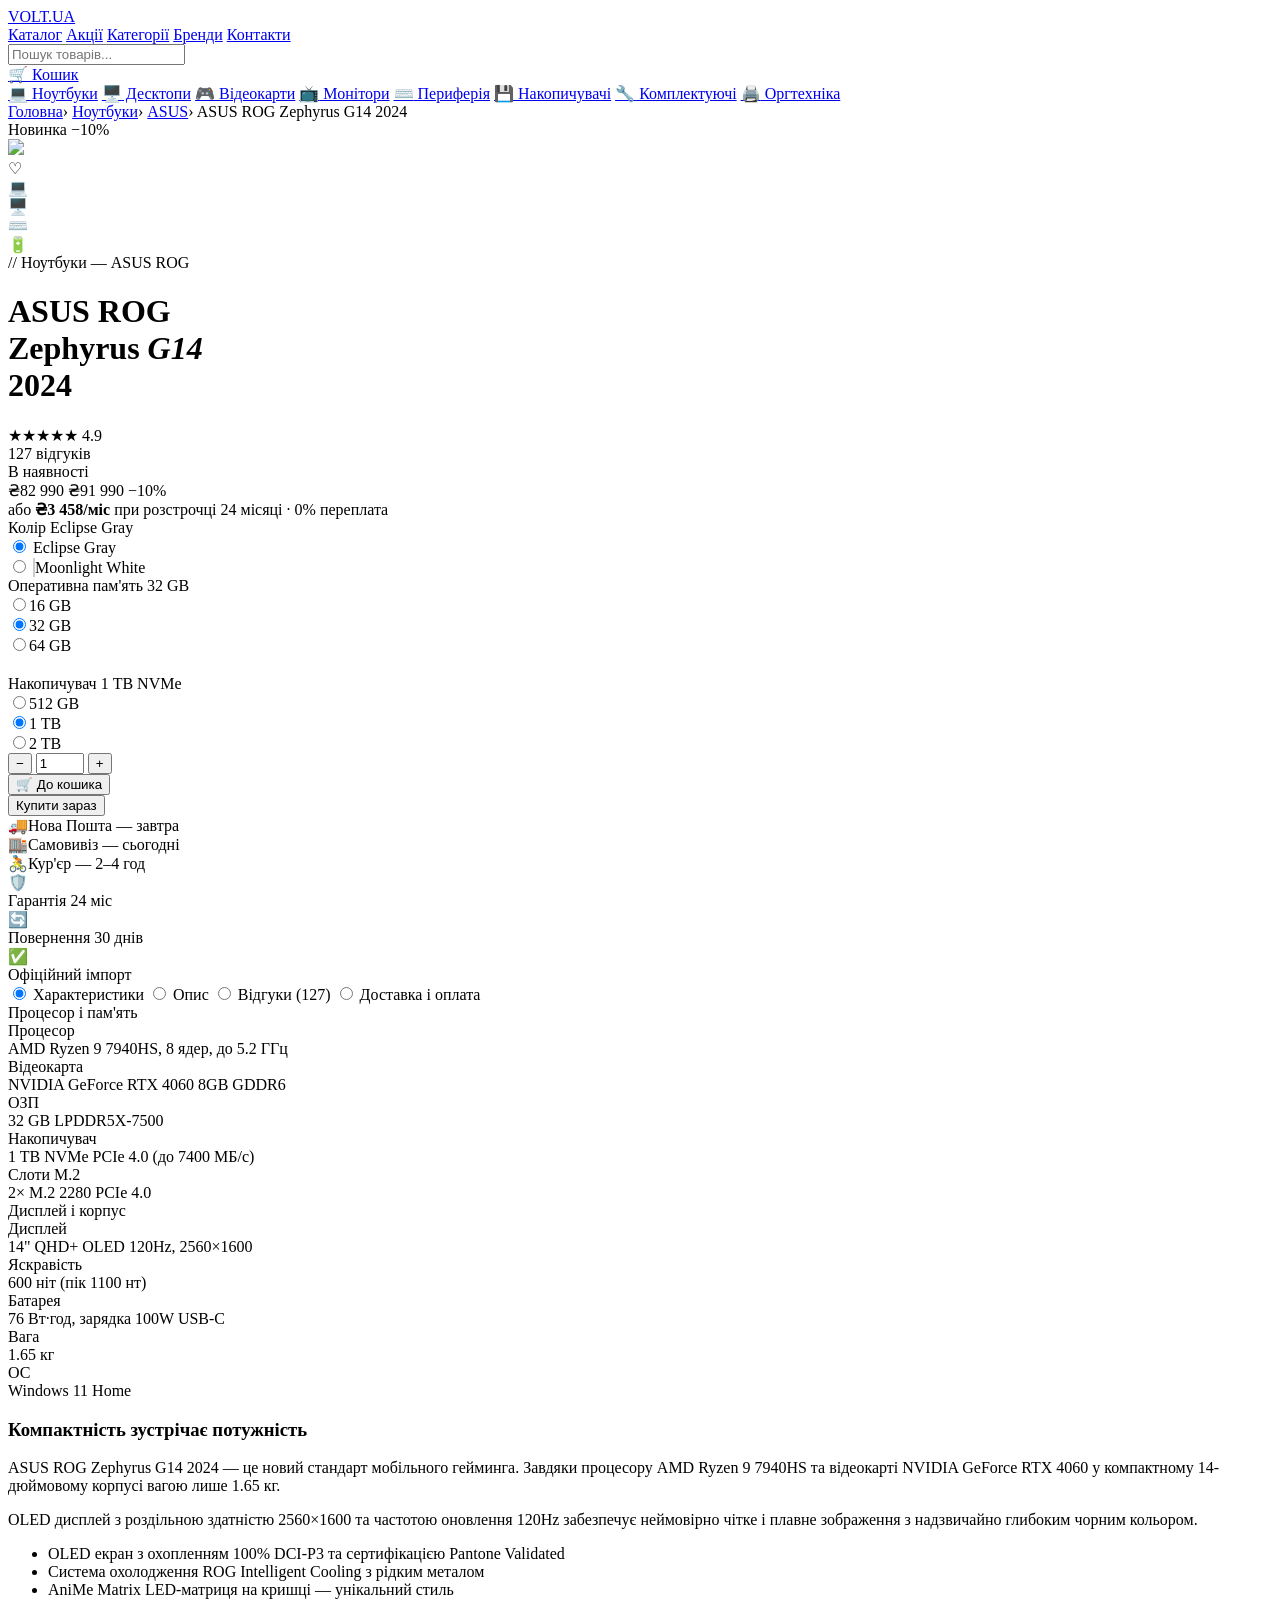
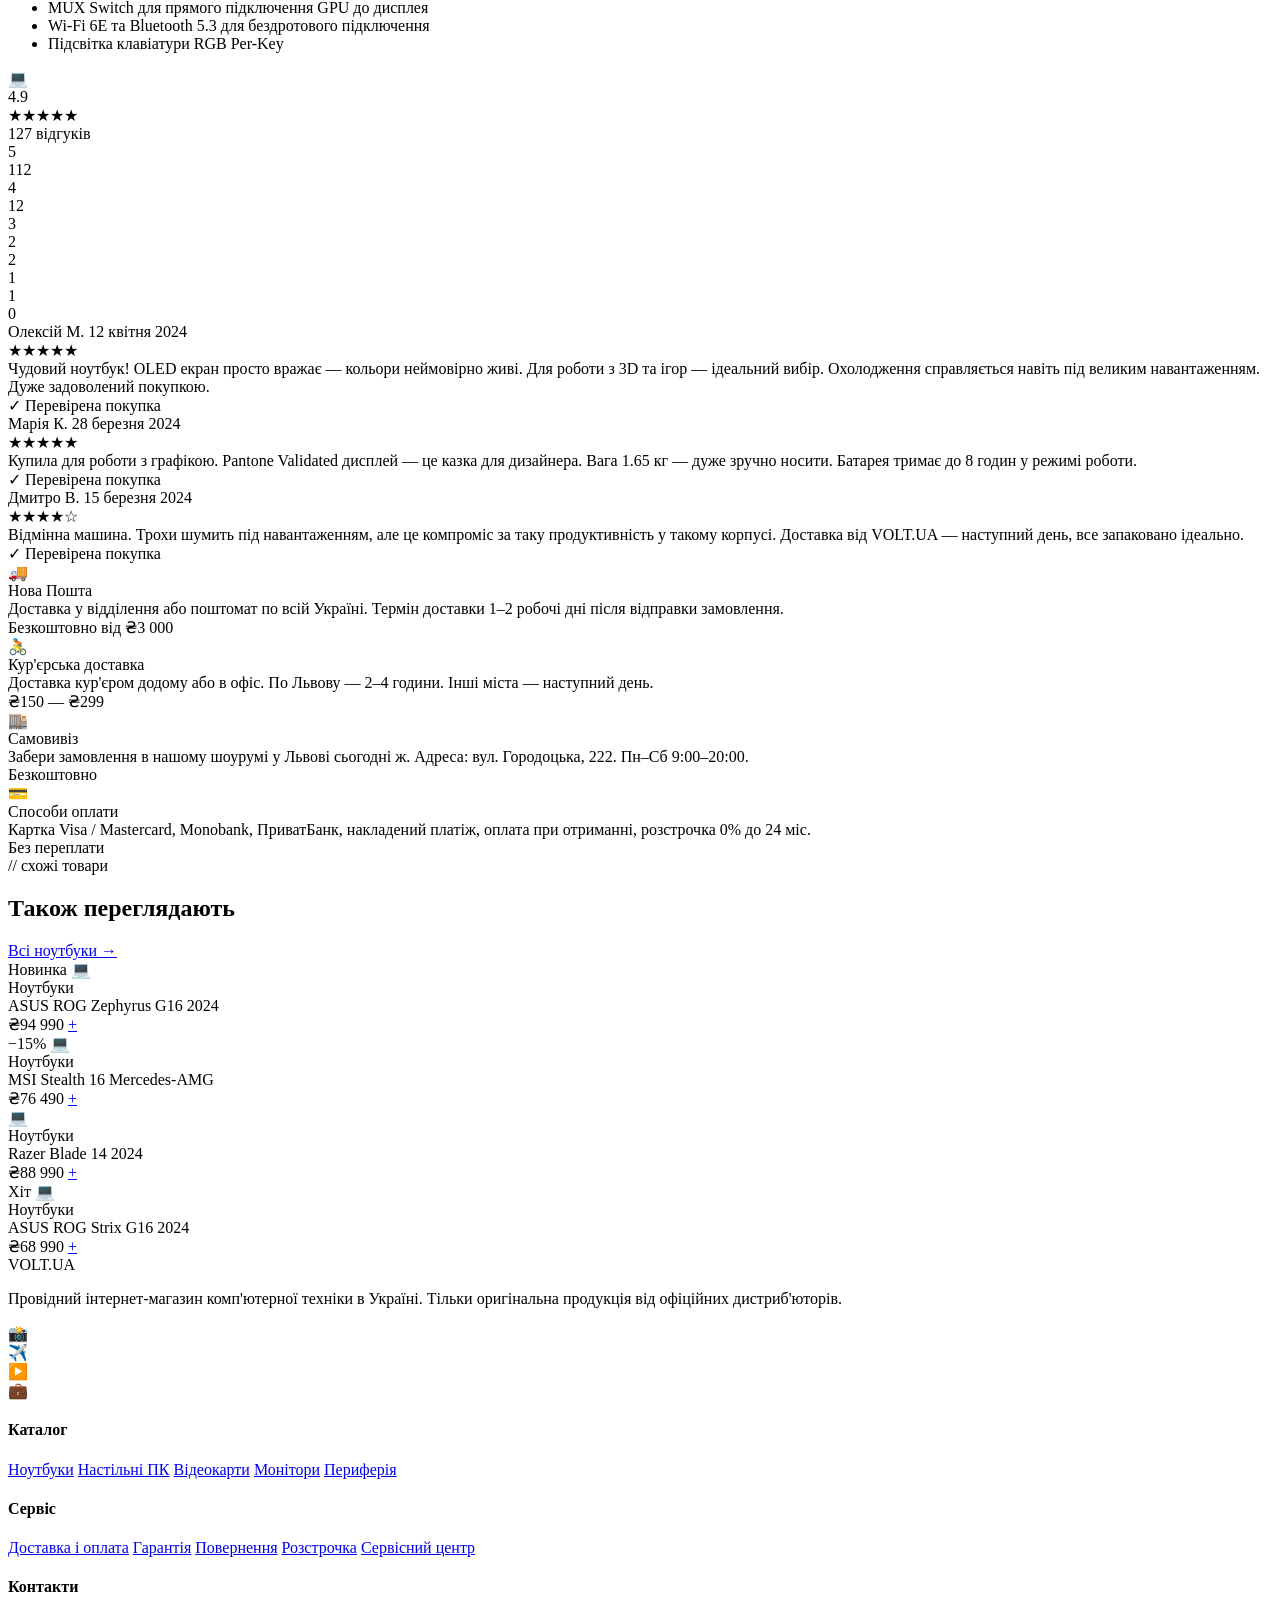
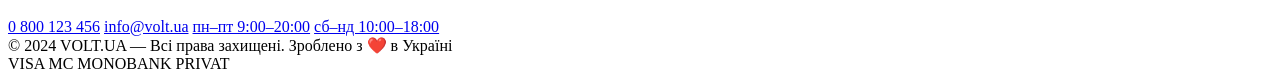
==== asusbuy.html @ d256ad06 "Create asusbuy.html" ====
<!DOCTYPE html>
<html lang="uk">
<head>
<meta charset="UTF-8">
<meta name="viewport" content="width=device-width, initial-scale=1.0">
<title>VOLT — ASUS ROG Zephyrus G14 2024</title>
<link href="https://fonts.googleapis.com/css2?family=Bebas+Neue&family=DM+Sans:ital,wght@0,300;0,400;0,500;0,700;1,300&display=swap" rel="stylesheet">
<link rel="stylesheet" href="asusbuy.css">
</head>
<body>

<!-- HEADER -->
<header>
  <div class="nav-top">
    <a href="index.htnl" class="logo">VOLT<span>.</span>UA</a>
    <nav>
      <a href="#catalog">Каталог</a>
      <a href="#deal">Акції</a>
      <a href="categories.html">Категорії</a>
      <a href="#">Бренди</a>
      <a href="#">Контакти</a>
    </nav>
    <div class="nav-actions">
      <div class="search-wrap">
        <input type="text" placeholder="Пошук товарів...">
      </div>
      <a href="#" class="btn-cart">🛒 Кошик</a>
    </div>
  </div>
  <div class="nav-cats">
    <a href="#"><span class="icon">💻</span> Ноутбуки</a>
    <a href="#"><span class="icon">🖥️</span> Десктопи</a>
    <a href="#"><span class="icon">🎮</span> Відеокарти</a>
    <a href="#"><span class="icon">📺</span> Монітори</a>
    <a href="#"><span class="icon">⌨️</span> Периферія</a>
    <a href="#"><span class="icon">💾</span> Накопичувачі</a>
    <a href="#"><span class="icon">🔧</span> Комплектуючі</a>
    <a href="#"><span class="icon">🖨️</span> Оргтехніка</a>
  </div>
</header>

<!-- BREADCRUMB -->
<div class="breadcrumb">
  <a href="#">Головна</a><span class="bc-sep">›</span>
  <a href="#">Ноутбуки</a><span class="bc-sep">›</span>
  <a href="#">ASUS</a><span class="bc-sep">›</span>
  <span>ASUS ROG Zephyrus G14 2024</span>
</div>

<!-- PRODUCT MAIN -->
<div class="product-page">

  <!-- GALLERY -->
  <div class="gallery-side">
    <div class="gallery-main">
      <div class="gallery-badge-wrap">
        <span class="badge badge-new">Новинка</span>
        <span class="badge badge-sale">−10%</span>
      </div>
      <span class="gallery-emoji"><img src="//encrypted-tbn0.gstatic.com/shopping?q=tbn:ANd9GcQQhHYlpdMSslZBhdKq28kMaWFFRrq3kjI-flclnV_1P5fNeprDwEsOZClA6RhqaARCW7ZyZrpJcFFxGQiGKca3_ALJ50ahiuqB-lxS4UCYlyT98I7e5BlvgL_US6uO4SpK5TKexMUPUw&usqp=CAc"></span>
      <div class="gallery-wishlist" title="До бажаного">♡</div>
    </div>
    <div class="gallery-thumbs">
      <div class="thumb active">💻</div>
      <div class="thumb">🖥️</div>
      <div class="thumb">⌨️</div>
      <div class="thumb">🔋</div>
    </div>
  </div>

  <!-- INFO -->
  <div class="info-side">
    <div class="product-cat-label">// Ноутбуки — ASUS ROG</div>
    <h1 class="product-title">ASUS ROG<br>Zephyrus <em>G14</em><br>2024</h1>

    <div class="rating-row">
      <span class="stars">★★★★★</span>
      <span class="rating-num">4.9</span>
      <div class="rating-divider"></div>
      <span class="rating-count">127 відгуків</span>
      <div class="rating-divider"></div>
      <span class="in-stock">В наявності</span>
    </div>

    <!-- PRICE -->
    <div class="price-section">
      <div class="price-row">
        <span class="price-main">₴82 990</span>
        <span class="price-old-main">₴91 990</span>
        <span class="discount-badge">−10%</span>
      </div>
      <div class="installment">або <strong>₴3 458/міс</strong> при розстрочці 24 місяці · 0% переплата</div>
    </div>

    <!-- COLOR -->
    <div class="config-section">
      <div class="config-label">Колір <span>Eclipse Gray</span></div>
      <div class="color-options">
        <div class="color-opt">
          <input type="radio" name="color" id="c-gray" checked="checked">
          <label for="c-gray"><span class="color-dot" style="background:#4a4a48"></span>Eclipse Gray</label>
        </div>
        <div class="color-opt">
          <input type="radio" name="color" id="c-white">
          <label for="c-white"><span class="color-dot" style="background:#e8e5df;border:1px solid #ccc"></span>Moonlight White</label>
        </div>
      </div>

      <!-- RAM -->
      <div class="config-label">Оперативна пам'ять <span>32 GB</span></div>
      <div class="ram-options" style="margin-bottom:20px">
        <div class="opt-pill"><input type="radio" name="ram" id="r16"><label for="r16">16 GB</label></div>
        <div class="opt-pill"><input type="radio" name="ram" id="r32" checked="checked"><label for="r32">32 GB</label></div>
        <div class="opt-pill"><input type="radio" name="ram" id="r64"><label for="r64">64 GB</label></div>
      </div>

      <!-- STORAGE -->
      <div class="config-label">Накопичувач <span>1 TB NVMe</span></div>
      <div class="storage-options">
        <div class="opt-pill"><input type="radio" name="ssd" id="s512"><label for="s512">512 GB</label></div>
        <div class="opt-pill"><input type="radio" name="ssd" id="s1" checked="checked"><label for="s1">1 TB</label></div>
        <div class="opt-pill"><input type="radio" name="ssd" id="s2"><label for="s2">2 TB</label></div>
      </div>
    </div>

    <!-- BUY -->
    <div class="buy-row">
      <div class="qty-wrap">
        <button class="qty-btn">−</button>
        <input class="qty-input" type="number" value="1" min="1" max="99">
        <button class="qty-btn">+</button>
      </div>
      <button class="btn-add-cart">🛒 До кошика</button>
    </div>
    <button class="btn-buy-now">Купити зараз</button>

    <!-- DELIVERY -->
    <div class="delivery-row">
      <div class="delivery-pill"><span class="d-icon">🚚</span>Нова Пошта — завтра</div>
      <div class="delivery-pill"><span class="d-icon">🏬</span>Самовивіз — сьогодні</div>
      <div class="delivery-pill"><span class="d-icon">🚴</span>Кур'єр — 2–4 год</div>
    </div>

    <!-- GUARANTEE STRIP -->
    <div class="guarantee-strip">
      <div class="guarantee-item">
        <span class="g-icon">🛡️</span>
        <div class="g-label">Гарантія 24 міс</div>
      </div>
      <div class="guarantee-item">
        <span class="g-icon">🔄</span>
        <div class="g-label">Повернення 30 днів</div>
      </div>
      <div class="guarantee-item">
        <span class="g-icon">✅</span>
        <div class="g-label">Офіційний імпорт</div>
      </div>
    </div>
  </div>
</div>

<!-- TABS -->
<div class="tabs-section">
  <div class="tab-wrap">
    <input type="radio" name="tabs" id="tab-specs" checked="checked">
    <label class="tab-label" for="tab-specs">Характеристики</label>
    <input type="radio" name="tabs" id="tab-desc">
    <label class="tab-label" for="tab-desc">Опис</label>
    <input type="radio" name="tabs" id="tab-reviews">
    <label class="tab-label" for="tab-reviews">Відгуки (127)</label>
    <input type="radio" name="tabs" id="tab-delivery">
    <label class="tab-label" for="tab-delivery">Доставка і оплата</label>
  </div>

  <div class="tab-panels">

    <!-- SPECS PANEL -->
    <div class="panel-specs tab-panel">
      <div class="specs-col-wrap">
        <div>
          <div class="specs-col-title">Процесор і пам'ять</div>
          <div class="specs-grid">
            <div class="spec-row">
              <div class="spec-key">Процесор</div>
              <div class="spec-val">AMD Ryzen 9 7940HS, 8 ядер, до 5.2 ГГц</div>
            </div>
            <div class="spec-row">
              <div class="spec-key">Відеокарта</div>
              <div class="spec-val">NVIDIA GeForce RTX 4060 8GB GDDR6</div>
            </div>
            <div class="spec-row">
              <div class="spec-key">ОЗП</div>
              <div class="spec-val">32 GB LPDDR5X-7500</div>
            </div>
            <div class="spec-row">
              <div class="spec-key">Накопичувач</div>
              <div class="spec-val">1 TB NVMe PCIe 4.0 (до 7400 МБ/с)</div>
            </div>
            <div class="spec-row">
              <div class="spec-key">Слоти M.2</div>
              <div class="spec-val">2× M.2 2280 PCIe 4.0</div>
            </div>
          </div>
        </div>
        <div>
          <div class="specs-col-title">Дисплей і корпус</div>
          <div class="specs-grid">
            <div class="spec-row">
              <div class="spec-key">Дисплей</div>
              <div class="spec-val">14" QHD+ OLED 120Hz, 2560×1600</div>
            </div>
            <div class="spec-row">
              <div class="spec-key">Яскравість</div>
              <div class="spec-val">600 ніт (пік 1100 нт)</div>
            </div>
            <div class="spec-row">
              <div class="spec-key">Батарея</div>
              <div class="spec-val">76 Вт·год, зарядка 100W USB-C</div>
            </div>
            <div class="spec-row">
              <div class="spec-key">Вага</div>
              <div class="spec-val">1.65 кг</div>
            </div>
            <div class="spec-row">
              <div class="spec-key">ОС</div>
              <div class="spec-val">Windows 11 Home</div>
            </div>
          </div>
        </div>
      </div>
    </div>

    <!-- DESC PANEL -->
    <div class="panel-desc tab-panel">
      <div class="desc-cols">
        <div class="desc-text">
          <h3>Компактність зустрічає потужність</h3>
          <p>ASUS ROG Zephyrus G14 2024 — це новий стандарт мобільного гейминга. Завдяки процесору AMD Ryzen 9 7940HS та відеокарті NVIDIA GeForce RTX 4060 у компактному 14-дюймовому корпусі вагою лише 1.65 кг.</p>
          <p>OLED дисплей з роздільною здатністю 2560×1600 та частотою оновлення 120Hz забезпечує неймовірно чітке і плавне зображення з надзвичайно глибоким чорним кольором.</p>
          <ul class="feature-list">
            <li>OLED екран з охопленням 100% DCI-P3 та сертифікацією Pantone Validated</li>
            <li>Система охолодження ROG Intelligent Cooling з рідким металом</li>
            <li>AniMe Matrix LED-матриця на кришці — унікальний стиль</li>
            <li>MUX Switch для прямого підключення GPU до дисплея</li>
            <li>Wi-Fi 6E та Bluetooth 5.3 для бездротового підключення</li>
            <li>Підсвітка клавіатури RGB Per-Key</li>
          </ul>
        </div>
        <div class="desc-image-card">
          <span class="desc-emoji">💻</span>
        </div>
      </div>
    </div>

    <!-- REVIEWS PANEL -->
    <div class="panel-reviews tab-panel">
      <div class="reviews-summary">
        <div class="review-score">
          <div class="review-big">4.9</div>
          <div class="review-stars">★★★★★</div>
          <div class="review-total">127 відгуків</div>
        </div>
        <div class="bars-wrap">
          <div class="bar-row"><span style="width:12px">5</span><div class="bar-track"><div class="bar-fill" style="width:88%"></div></div><span class="bar-num">112</span></div>
          <div class="bar-row"><span style="width:12px">4</span><div class="bar-track"><div class="bar-fill" style="width:10%"></div></div><span class="bar-num">12</span></div>
          <div class="bar-row"><span style="width:12px">3</span><div class="bar-track"><div class="bar-fill" style="width:2%"></div></div><span class="bar-num">2</span></div>
          <div class="bar-row"><span style="width:12px">2</span><div class="bar-track"><div class="bar-fill" style="width:1%"></div></div><span class="bar-num">1</span></div>
          <div class="bar-row"><span style="width:12px">1</span><div class="bar-track"><div class="bar-fill" style="width:0%"></div></div><span class="bar-num">0</span></div>
        </div>
      </div>
      <div class="reviews-list">
        <div class="review-card">
          <div class="review-header">
            <span class="reviewer">Олексій М.</span>
            <span class="review-date">12 квітня 2024</span>
          </div>
          <div class="review-rating">★★★★★</div>
          <div class="review-text">Чудовий ноутбук! OLED екран просто вражає — кольори неймовірно живі. Для роботи з 3D та ігор — ідеальний вибір. Охолодження справляється навіть під великим навантаженням. Дуже задоволений покупкою.</div>
          <div class="review-verified">✓ Перевірена покупка</div>
        </div>
        <div class="review-card">
          <div class="review-header">
            <span class="reviewer">Марія К.</span>
            <span class="review-date">28 березня 2024</span>
          </div>
          <div class="review-rating">★★★★★</div>
          <div class="review-text">Купила для роботи з графікою. Pantone Validated дисплей — це казка для дизайнера. Вага 1.65 кг — дуже зручно носити. Батарея тримає до 8 годин у режимі роботи.</div>
          <div class="review-verified">✓ Перевірена покупка</div>
        </div>
        <div class="review-card">
          <div class="review-header">
            <span class="reviewer">Дмитро В.</span>
            <span class="review-date">15 березня 2024</span>
          </div>
          <div class="review-rating">★★★★☆</div>
          <div class="review-text">Відмінна машина. Трохи шумить під навантаженням, але це компроміс за таку продуктивність у такому корпусі. Доставка від VOLT.UA — наступний день, все запаковано ідеально.</div>
          <div class="review-verified">✓ Перевірена покупка</div>
        </div>
      </div>
    </div>

    <!-- DELIVERY PANEL -->
    <div class="panel-delivery tab-panel">
      <div class="delivery-options">
        <div class="delivery-card">
          <span class="delivery-card-icon">🚚</span>
          <div class="delivery-card-title">Нова Пошта</div>
          <div class="delivery-card-desc">Доставка у відділення або поштомат по всій Україні. Термін доставки 1–2 робочі дні після відправки замовлення.</div>
          <div class="delivery-card-price">Безкоштовно від ₴3 000</div>
        </div>
        <div class="delivery-card">
          <span class="delivery-card-icon">🚴</span>
          <div class="delivery-card-title">Кур'єрська доставка</div>
          <div class="delivery-card-desc">Доставка кур'єром додому або в офіс. По Львову — 2–4 години. Інші міста — наступний день.</div>
          <div class="delivery-card-price">₴150 — ₴299</div>
        </div>
        <div class="delivery-card">
          <span class="delivery-card-icon">🏬</span>
          <div class="delivery-card-title">Самовивіз</div>
          <div class="delivery-card-desc">Забери замовлення в нашому шоурумі у Львові сьогодні ж. Адреса: вул. Городоцька, 222. Пн–Сб 9:00–20:00.</div>
          <div class="delivery-card-price">Безкоштовно</div>
        </div>
        <div class="delivery-card">
          <span class="delivery-card-icon">💳</span>
          <div class="delivery-card-title">Способи оплати</div>
          <div class="delivery-card-desc">Картка Visa / Mastercard, Monobank, ПриватБанк, накладений платіж, оплата при отриманні, розстрочка 0% до 24 міс.</div>
          <div class="delivery-card-price">Без переплати</div>
        </div>
      </div>
    </div>

  </div>
</div>

<!-- RELATED PRODUCTS -->
<div class="related-section">
  <div class="related-inner">
    <div class="section-head">
      <div>
        <span class="section-label">// схожі товари</span>
        <h2 class="section-title">Також переглядають</h2>
      </div>
      <a href="#" class="section-link">Всі ноутбуки →</a>
    </div>
    <div class="products-grid">
      <div class="product-card">
        <div class="product-img-wrap">
          <span class="badge badge-new">Новинка</span>
          <span class="pe">💻</span>
        </div>
        <div class="product-body">
          <div class="product-cat-s">Ноутбуки</div>
          <div class="product-name">ASUS ROG Zephyrus G16 2024</div>
          <div class="product-footer">
            <span class="price">₴94 990</span>
            <a href="#" class="btn-add">+</a>
          </div>
        </div>
      </div>
      <div class="product-card">
        <div class="product-img-wrap">
          <span class="badge badge-sale">−15%</span>
          <span class="pe">💻</span>
        </div>
        <div class="product-body">
          <div class="product-cat-s">Ноутбуки</div>
          <div class="product-name">MSI Stealth 16 Mercedes-AMG</div>
          <div class="product-footer">
            <span class="price">₴76 490</span>
            <a href="#" class="btn-add">+</a>
          </div>
        </div>
      </div>
      <div class="product-card">
        <div class="product-img-wrap">
          <span class="pe">💻</span>
        </div>
        <div class="product-body">
          <div class="product-cat-s">Ноутбуки</div>
          <div class="product-name">Razer Blade 14 2024</div>
          <div class="product-footer">
            <span class="price">₴88 990</span>
            <a href="#" class="btn-add">+</a>
          </div>
        </div>
      </div>
      <div class="product-card">
        <div class="product-img-wrap">
          <span class="badge badge-new" style="background:var(--gold);color:var(--ink)">Хіт</span>
          <span class="pe">💻</span>
        </div>
        <div class="product-body">
          <div class="product-cat-s">Ноутбуки</div>
          <div class="product-name">ASUS ROG Strix G16 2024</div>
          <div class="product-footer">
            <span class="price">₴68 990</span>
            <a href="#" class="btn-add">+</a>
          </div>
        </div>
      </div>
    </div>
  </div>
</div>

<!-- FOOTER -->
<footer>
  <div class="footer-grid">
    <div>
      <span class="footer-logo">VOLT<span>.</span>UA</span>
      <p class="footer-desc">Провідний інтернет-магазин комп'ютерної техніки в Україні. Тільки оригінальна продукція від офіційних дистриб'юторів.</p>
      <div class="footer-socials">
        <div class="social-btn">📸</div>
        <div class="social-btn">✈️</div>
        <div class="social-btn">▶️</div>
        <div class="social-btn">💼</div>
      </div>
    </div>
    <div class="footer-col">
      <h4>Каталог</h4>
      <a href="#">Ноутбуки</a>
      <a href="#">Настільні ПК</a>
      <a href="#">Відеокарти</a>
      <a href="#">Монітори</a>
      <a href="#">Периферія</a>
    </div>
    <div class="footer-col">
      <h4>Сервіс</h4>
      <a href="#">Доставка і оплата</a>
      <a href="#">Гарантія</a>
      <a href="#">Повернення</a>
      <a href="#">Розстрочка</a>
      <a href="#">Сервісний центр</a>
    </div>
    <div class="footer-col">
      <h4>Контакти</h4>
      <a href="#">0 800 123 456</a>
      <a href="#">info@volt.ua</a>
      <a href="#">пн–пт 9:00–20:00</a>
      <a href="#">сб–нд 10:00–18:00</a>
    </div>
  </div>
  <div class="footer-bottom">
    <span class="footer-copy">© 2024 <span>VOLT.UA</span> — Всі права захищені. Зроблено з ❤️ в Україні</span>
    <div class="footer-pay">
      <span class="pay-icon">VISA</span>
      <span class="pay-icon">MC</span>
      <span class="pay-icon">MONOBANK</span>
      <span class="pay-icon">PRIVAT</span>
    </div>
  </div>
</footer>

</body>
</html>
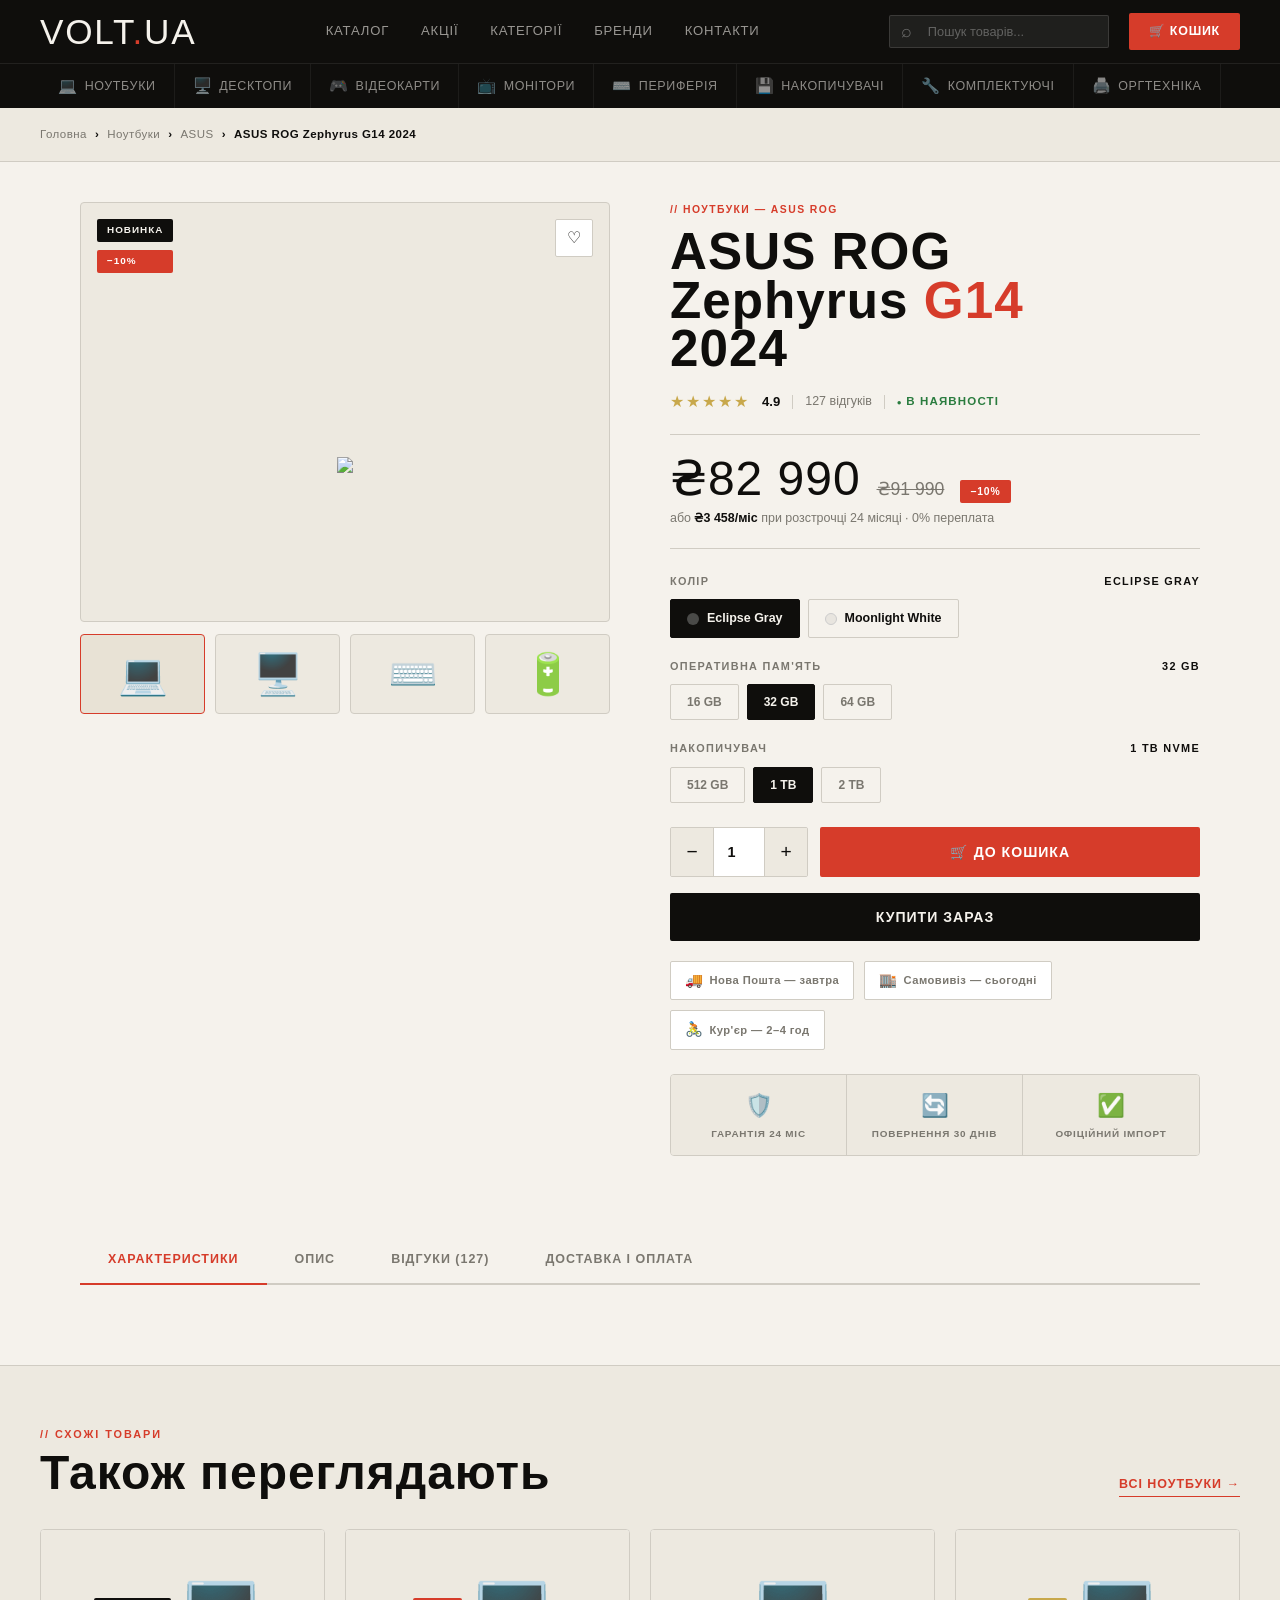
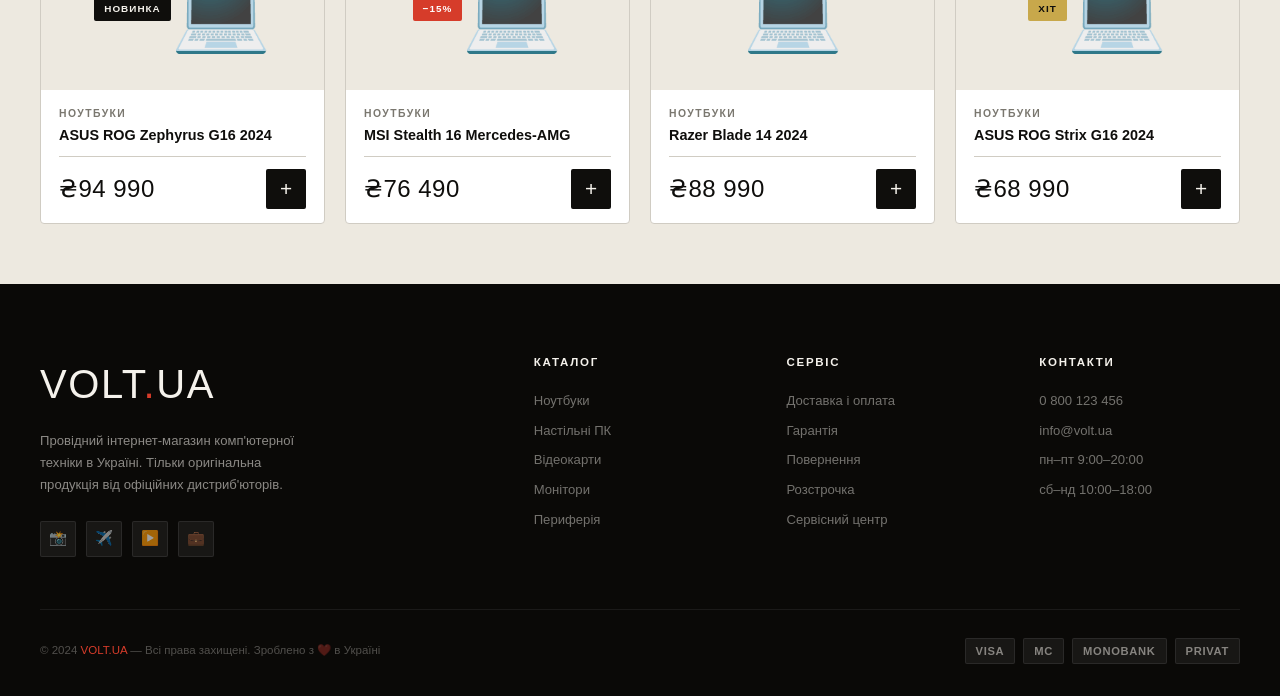
==== commit 440a9979: "Update asusbuy.html" ====
--- a/asusbuy.html
+++ b/asusbuy.html
@@ -13,7 +13,7 @@
 <!-- HEADER -->
 <header>
   <div class="nav-top">
-    <a href="index.htnl" class="logo">VOLT<span>.</span>UA</a>
+    <a href="index.html" class="logo">VOLT<span>.</span>UA</a>
     <nav>
       <a href="#catalog">Каталог</a>
       <a href="#deal">Акції</a>
--- a/asusbuy.css
+++ b/asusbuy.css
@@ -0,0 +1,249 @@
+
+:root {
+  --ink:#0f0e0c;--paper:#f5f2ec;--cream:#ede9e0;--warm:#e8e2d5;
+  --red:#d63c2a;--red-dark:#b02d1e;--gold:#c8a84b;--muted:#7a776f;
+  --border:#d0ccc3;--card:#ffffff;
+  --ff-display:'Bebas Neue',sans-serif;--ff-body:'DM Sans',sans-serif;
+}
+*,*::before,*::after{box-sizing:border-box;margin:0;padding:0}
+html{scroll-behavior:smooth}
+body{background:var(--paper);color:var(--ink);font-family:var(--ff-body);font-size:16px;line-height:1.5;overflow-x:hidden}
+a{color:inherit;text-decoration:none}
+
+/* HEADER */
+header{position:sticky;top:0;z-index:100;background:var(--ink);color:var(--paper)}
+.nav-top{display:flex;align-items:center;justify-content:space-between;padding:0 40px;height:64px;border-bottom:1px solid rgba(255,255,255,.08)}
+.logo{font-family:var(--ff-display);font-size:2.2rem;letter-spacing:.05em;color:var(--paper);line-height:1}
+.logo span{color:var(--red)}
+nav{display:flex;gap:32px;align-items:center}
+nav a{font-size:.82rem;font-weight:500;letter-spacing:.06em;text-transform:uppercase;color:rgba(245,242,236,.6);transition:color .2s;position:relative;padding-bottom:2px}
+nav a::after{content:'';position:absolute;bottom:-2px;left:0;width:0;height:2px;background:var(--red);transition:width .25s ease}
+nav a:hover{color:var(--paper)}
+nav a:hover::after{width:100%}
+.nav-actions{display:flex;align-items:center;gap:20px}
+.search-wrap{position:relative;display:flex;align-items:center}
+.search-wrap input{background:rgba(255,255,255,.07);border:1px solid rgba(255,255,255,.12);color:var(--paper);padding:8px 16px 8px 38px;font-family:var(--ff-body);font-size:.8rem;width:220px;outline:none;border-radius:2px;transition:border-color .2s,background .2s}
+.search-wrap input::placeholder{color:rgba(255,255,255,.3)}
+.search-wrap input:focus{border-color:var(--red);background:rgba(255,255,255,.1)}
+.search-wrap::before{content:'⌕';position:absolute;left:12px;color:rgba(255,255,255,.35);font-size:1.1rem;pointer-events:none;z-index:1}
+.btn-cart{display:flex;align-items:center;gap:8px;background:var(--red);color:#fff;padding:9px 20px;font-family:var(--ff-body);font-size:.78rem;font-weight:700;letter-spacing:.06em;text-transform:uppercase;border:none;border-radius:2px;cursor:pointer;transition:background .2s}
+.btn-cart:hover{background:var(--red-dark)}
+.nav-cats{display:flex;gap:0;padding:0 40px;height:44px;overflow:hidden}
+.nav-cats a{display:flex;align-items:center;gap:7px;font-size:.78rem;font-weight:500;color:rgba(245,242,236,.55);padding:0 18px;border-right:1px solid rgba(255,255,255,.06);text-transform:uppercase;letter-spacing:.05em;transition:color .2s,background .2s}
+.nav-cats a:hover{color:var(--paper);background:rgba(255,255,255,.06)}
+.nav-cats a .icon{font-size:.95rem}
+
+/* BREADCRUMB */
+.breadcrumb{padding:18px 40px;border-bottom:1px solid var(--border);background:var(--cream);font-size:.72rem;color:var(--muted);display:flex;align-items:center;gap:8px;letter-spacing:.04em}
+.breadcrumb a{color:var(--muted);transition:color .2s}
+.breadcrumb a:hover{color:var(--ink)}
+.breadcrumb span{color:var(--ink);font-weight:600}
+.bc-sep{color:var(--border)}
+
+/* PRODUCT LAYOUT */
+.product-page{max-width:1200px;margin:0 auto;padding:40px 40px 80px;display:grid;grid-template-columns:1fr 1fr;gap:60px;align-items:start}
+
+/* GALLERY SIDE */
+.gallery-side{}
+.gallery-main{background:var(--cream);border:1.5px solid var(--border);border-radius:4px;height:420px;display:flex;align-items:center;justify-content:center;position:relative;overflow:hidden;margin-bottom:12px}
+.gallery-badge-wrap{position:absolute;top:16px;left:16px;display:flex;flex-direction:column;gap:8px}
+.badge{display:inline-block;font-size:.62rem;font-weight:800;letter-spacing:.1em;text-transform:uppercase;padding:4px 10px;border-radius:2px}
+.badge-new{background:var(--ink);color:var(--paper)}
+.badge-sale{background:var(--red);color:#fff}
+.gallery-emoji{font-size:11rem;line-height:1;animation:float 4s ease-in-out infinite}
+@keyframes float{0%,100%{transform:translateY(0) rotate(-2deg)}50%{transform:translateY(-16px) rotate(2deg)}}
+.gallery-wishlist{position:absolute;top:16px;right:16px;width:38px;height:38px;background:var(--card);border:1.5px solid var(--border);border-radius:2px;display:flex;align-items:center;justify-content:center;font-size:1rem;cursor:pointer;transition:background .2s,border-color .2s}
+.gallery-wishlist:hover{background:var(--ink);border-color:var(--ink);color:var(--paper)}
+.gallery-thumbs{display:grid;grid-template-columns:repeat(4,1fr);gap:10px}
+.thumb{background:var(--cream);border:1.5px solid var(--border);border-radius:4px;height:80px;display:flex;align-items:center;justify-content:center;font-size:2.5rem;cursor:pointer;transition:border-color .2s,background .2s}
+.thumb:hover,.thumb.active{border-color:var(--red);background:var(--warm)}
+
+/* INFO SIDE */
+.info-side{}
+.product-cat-label{font-size:.65rem;font-weight:700;letter-spacing:.14em;text-transform:uppercase;color:var(--red);margin-bottom:10px}
+.product-title{font-family:var(--ff-display);font-size:clamp(2.2rem,4vw,3.2rem);letter-spacing:.02em;line-height:.95;margin-bottom:16px}
+.product-title em{font-style:normal;color:var(--red)}
+.rating-row{display:flex;align-items:center;gap:12px;margin-bottom:20px}
+.stars{font-size:1rem;letter-spacing:2px;color:var(--gold)}
+.rating-num{font-size:.82rem;font-weight:700;color:var(--ink)}
+.rating-count{font-size:.78rem;color:var(--muted)}
+.rating-divider{width:1px;height:14px;background:var(--border)}
+.in-stock{font-size:.72rem;font-weight:700;letter-spacing:.1em;text-transform:uppercase;color:#2a7c3f}
+.in-stock::before{content:'● ';font-size:.5rem}
+
+/* PRICE BLOCK */
+.price-section{border-top:1.5px solid var(--border);border-bottom:1.5px solid var(--border);padding:20px 0;margin-bottom:24px}
+.price-row{display:flex;align-items:baseline;gap:16px;margin-bottom:6px}
+.price-main{font-family:var(--ff-display);font-size:3rem;letter-spacing:.02em;color:var(--ink);line-height:1}
+.price-old-main{font-size:1.1rem;color:var(--muted);text-decoration:line-through}
+.discount-badge{background:var(--red);color:#fff;font-size:.65rem;font-weight:800;letter-spacing:.08em;text-transform:uppercase;padding:4px 10px;border-radius:2px}
+.installment{font-size:.78rem;color:var(--muted)}
+.installment strong{color:var(--ink);font-weight:700}
+
+/* CONFIG */
+.config-section{margin-bottom:24px}
+.config-label{font-size:.68rem;font-weight:700;letter-spacing:.12em;text-transform:uppercase;color:var(--muted);margin-bottom:10px;display:flex;align-items:center;justify-content:space-between}
+.config-label span{color:var(--ink);font-weight:700}
+.color-options{display:flex;gap:8px;margin-bottom:20px}
+.color-opt{position:relative}
+.color-opt input[type=radio]{display:none}
+.color-opt label{display:flex;align-items:center;gap:8px;padding:9px 16px;border:1.5px solid var(--border);border-radius:2px;font-size:.78rem;font-weight:600;cursor:pointer;transition:border-color .2s,background .2s;user-select:none}
+.color-opt input[type=radio]:checked + label{border-color:var(--ink);background:var(--ink);color:var(--paper)}
+.color-dot{width:12px;height:12px;border-radius:50%;flex-shrink:0}
+.ram-options,.storage-options{display:flex;gap:8px;flex-wrap:wrap}
+.opt-pill{position:relative}
+.opt-pill input[type=radio]{display:none}
+.opt-pill label{display:inline-block;padding:8px 16px;border:1.5px solid var(--border);border-radius:2px;font-size:.75rem;font-weight:600;cursor:pointer;transition:border-color .2s,background .2s;user-select:none;color:var(--muted)}
+.opt-pill input[type=radio]:checked + label{border-color:var(--ink);background:var(--ink);color:var(--paper)}
+.opt-pill label:hover{border-color:var(--ink);color:var(--ink)}
+
+/* QTY + ADD */
+.buy-row{display:flex;gap:12px;align-items:stretch;margin-bottom:16px}
+.qty-wrap{display:flex;align-items:stretch;border:1.5px solid var(--border);border-radius:2px;overflow:hidden;flex-shrink:0}
+.qty-btn{width:42px;background:var(--cream);border:none;font-size:1.2rem;cursor:pointer;color:var(--ink);font-family:var(--ff-body);display:flex;align-items:center;justify-content:center;transition:background .2s}
+.qty-btn:hover{background:var(--warm)}
+.qty-input{width:52px;text-align:center;border:none;border-left:1.5px solid var(--border);border-right:1.5px solid var(--border);font-family:var(--ff-body);font-size:.9rem;font-weight:700;background:var(--card);outline:none;color:var(--ink)}
+.btn-add-cart{flex:1;background:var(--red);color:#fff;border:2px solid var(--red);padding:0 28px;font-family:var(--ff-body);font-size:.88rem;font-weight:700;letter-spacing:.07em;text-transform:uppercase;border-radius:2px;cursor:pointer;transition:background .2s,color .2s;display:flex;align-items:center;justify-content:center;gap:8px;min-height:50px}
+.btn-add-cart:hover{background:transparent;color:var(--red)}
+.btn-buy-now{width:100%;background:var(--ink);color:var(--paper);border:2px solid var(--ink);padding:14px 28px;font-family:var(--ff-body);font-size:.88rem;font-weight:700;letter-spacing:.07em;text-transform:uppercase;border-radius:2px;cursor:pointer;transition:background .2s,color .2s;margin-bottom:20px}
+.btn-buy-now:hover{background:transparent;color:var(--ink)}
+
+/* DELIVERY PILLS */
+.delivery-row{display:flex;gap:10px;flex-wrap:wrap;margin-bottom:24px}
+.delivery-pill{display:flex;align-items:center;gap:6px;padding:8px 14px;background:var(--card);border:1.5px solid var(--border);border-radius:2px;font-size:.7rem;font-weight:600;letter-spacing:.04em;color:var(--muted)}
+.delivery-pill .d-icon{font-size:.9rem}
+
+/* GUARANTEE STRIP */
+.guarantee-strip{display:grid;grid-template-columns:repeat(3,1fr);gap:0;border:1.5px solid var(--border);border-radius:4px;overflow:hidden}
+.guarantee-item{padding:14px 16px;border-right:1.5px solid var(--border);background:var(--cream);text-align:center}
+.guarantee-item:last-child{border-right:none}
+.g-icon{font-size:1.4rem;display:block;margin-bottom:4px}
+.g-label{font-size:.62rem;font-weight:700;letter-spacing:.08em;text-transform:uppercase;color:var(--muted)}
+
+/* TABS SECTION */
+.tabs-section{max-width:1200px;margin:0 auto;padding:0 40px 80px}
+.tab-wrap{border-bottom:2px solid var(--border);display:flex;gap:0;margin-bottom:0}
+.tab-wrap input[type=radio]{display:none}
+.tab-label{display:inline-block;padding:14px 28px;font-size:.78rem;font-weight:700;letter-spacing:.08em;text-transform:uppercase;color:var(--muted);cursor:pointer;border-bottom:2px solid transparent;margin-bottom:-2px;transition:color .2s,border-color .2s;user-select:none}
+.tab-label:hover{color:var(--ink)}
+.tab-wrap input[type=radio]:checked + .tab-label{color:var(--red);border-bottom-color:var(--red)}
+.tab-panels{}
+.tab-panel{display:none;padding:40px 0}
+#tab-specs:checked ~ .tab-panels .panel-specs,
+#tab-desc:checked ~ .tab-panels .panel-desc,
+#tab-reviews:checked ~ .tab-panels .panel-reviews,
+#tab-delivery:checked ~ .tab-panels .panel-delivery{display:block}
+
+/* SPECS TABLE */
+.specs-grid{display:grid;grid-template-columns:1fr 1fr;gap:0;border:1.5px solid var(--border);border-radius:4px;overflow:hidden}
+.spec-row{display:grid;grid-template-columns:180px 1fr;border-bottom:1px solid var(--border)}
+.spec-row:last-child{border-bottom:none}
+.spec-row:nth-child(even) .spec-key,.spec-row:nth-child(even) .spec-val{background:var(--cream)}
+.spec-key{padding:12px 16px;font-size:.72rem;font-weight:700;letter-spacing:.08em;text-transform:uppercase;color:var(--muted);background:var(--card);border-right:1px solid var(--border)}
+.spec-val{padding:12px 16px;font-size:.85rem;font-weight:600;color:var(--ink);background:var(--card)}
+.specs-col-wrap{display:grid;grid-template-columns:1fr 1fr;gap:24px}
+.specs-col-title{font-family:var(--ff-display);font-size:1.4rem;letter-spacing:.04em;margin-bottom:16px;color:var(--ink)}
+
+/* DESC */
+.desc-cols{display:grid;grid-template-columns:1.2fr 1fr;gap:40px;align-items:start}
+.desc-text h3{font-family:var(--ff-display);font-size:1.8rem;letter-spacing:.03em;margin-bottom:16px}
+.desc-text p{font-size:.9rem;color:var(--muted);line-height:1.75;margin-bottom:16px}
+.feature-list{list-style:none;display:flex;flex-direction:column;gap:10px}
+.feature-list li{display:flex;align-items:flex-start;gap:10px;font-size:.85rem;color:var(--ink)}
+.feature-list li::before{content:'→';color:var(--red);font-weight:700;flex-shrink:0;margin-top:1px}
+.desc-image-card{background:var(--ink);border-radius:4px;padding:40px;display:flex;align-items:center;justify-content:center;min-height:300px;position:relative;overflow:hidden}
+.desc-image-card::before{content:'';position:absolute;width:300px;height:300px;border-radius:50%;background:radial-gradient(circle,rgba(214,60,42,.15) 0%,transparent 70%);top:50%;left:50%;transform:translate(-50%,-50%)}
+.desc-emoji{font-size:9rem;position:relative;z-index:1;animation:float 4s ease-in-out infinite}
+
+/* REVIEWS */
+.reviews-summary{display:grid;grid-template-columns:200px 1fr;gap:40px;margin-bottom:40px}
+.review-score{text-align:center;padding:32px 24px;background:var(--card);border:1.5px solid var(--border);border-radius:4px}
+.review-big{font-family:var(--ff-display);font-size:5rem;color:var(--ink);line-height:1}
+.review-stars{font-size:1.2rem;letter-spacing:3px;color:var(--gold);margin:6px 0}
+.review-total{font-size:.72rem;color:var(--muted)}
+.bars-wrap{display:flex;flex-direction:column;gap:8px;justify-content:center}
+.bar-row{display:flex;align-items:center;gap:12px;font-size:.72rem;font-weight:600;color:var(--muted)}
+.bar-track{flex:1;height:6px;background:var(--border);border-radius:2px;overflow:hidden}
+.bar-fill{height:100%;background:var(--gold);border-radius:2px}
+.bar-num{width:20px;text-align:right;color:var(--muted)}
+.reviews-list{display:flex;flex-direction:column;gap:16px}
+.review-card{background:var(--card);border:1.5px solid var(--border);border-radius:4px;padding:20px 24px}
+.review-header{display:flex;align-items:center;justify-content:space-between;margin-bottom:10px}
+.reviewer{font-weight:700;font-size:.88rem}
+.review-date{font-size:.72rem;color:var(--muted)}
+.review-rating{color:var(--gold);font-size:.85rem;letter-spacing:2px;margin-bottom:8px}
+.review-text{font-size:.85rem;color:var(--muted);line-height:1.65}
+.review-verified{font-size:.62rem;font-weight:700;letter-spacing:.1em;text-transform:uppercase;color:#2a7c3f;margin-top:8px}
+
+/* DELIVERY PANEL */
+.delivery-options{display:grid;grid-template-columns:1fr 1fr;gap:16px}
+.delivery-card{background:var(--card);border:1.5px solid var(--border);border-radius:4px;padding:20px 24px}
+.delivery-card-icon{font-size:2rem;margin-bottom:12px;display:block}
+.delivery-card-title{font-size:.9rem;font-weight:700;margin-bottom:6px}
+.delivery-card-desc{font-size:.78rem;color:var(--muted);line-height:1.6}
+.delivery-card-price{font-size:1rem;font-weight:700;color:var(--red);margin-top:10px;font-family:var(--ff-display);letter-spacing:.04em}
+
+/* RELATED */
+.related-section{background:var(--cream);padding:60px 40px;border-top:1.5px solid var(--border)}
+.related-inner{max-width:1200px;margin:0 auto}
+.section-head{display:flex;align-items:flex-end;justify-content:space-between;margin-bottom:32px}
+.section-label{font-size:.68rem;font-weight:700;letter-spacing:.18em;text-transform:uppercase;color:var(--red);display:block;margin-bottom:6px}
+.section-title{font-family:var(--ff-display);font-size:clamp(2rem,4vw,3rem);letter-spacing:.02em;line-height:1}
+.section-link{font-size:.78rem;font-weight:700;letter-spacing:.08em;text-transform:uppercase;color:var(--red);display:inline-flex;align-items:center;gap:6px;border-bottom:1.5px solid var(--red);padding-bottom:2px;transition:opacity .2s}
+.section-link:hover{opacity:.7}
+.products-grid{display:grid;grid-template-columns:repeat(auto-fill,minmax(240px,1fr));gap:20px}
+.product-card{background:var(--card);border:1.5px solid var(--border);border-radius:4px;overflow:hidden;display:flex;flex-direction:column;transition:transform .3s ease,box-shadow .3s ease,border-color .2s}
+.product-card:hover{transform:translateY(-5px);box-shadow:0 16px 48px rgba(0,0,0,.1);border-color:var(--ink)}
+.product-img-wrap{height:160px;background:var(--cream);display:flex;align-items:center;justify-content:center;font-size:5rem;position:relative;overflow:hidden;transition:background .3s}
+.product-card:hover .product-img-wrap{background:var(--warm)}
+.product-card:hover .pe{transform:scale(1.1) rotate(-3deg)}
+.pe{transition:transform .4s ease;display:block;line-height:1}
+.product-body{padding:16px 18px 14px;flex:1;display:flex;flex-direction:column}
+.product-cat-s{font-size:.65rem;font-weight:700;letter-spacing:.14em;text-transform:uppercase;color:var(--muted);margin-bottom:5px}
+.product-name{font-size:.9rem;font-weight:700;line-height:1.35;margin-bottom:10px;flex:1}
+.product-footer{display:flex;align-items:center;justify-content:space-between;padding-top:12px;border-top:1.5px solid var(--border)}
+.price{font-family:var(--ff-display);font-size:1.5rem;letter-spacing:.02em;color:var(--ink);line-height:1}
+.btn-add{display:inline-flex;align-items:center;justify-content:center;width:40px;height:40px;background:var(--ink);color:var(--paper);font-size:1.3rem;font-weight:300;border-radius:2px;border:2px solid var(--ink);transition:background .2s,transform .15s}
+.btn-add:hover{background:var(--red);border-color:var(--red);transform:scale(1.08)}
+
+/* FOOTER */
+footer{background:#0a0907;color:rgba(245,242,236,.55);padding:70px 40px 32px}
+.footer-grid{display:grid;grid-template-columns:2.2fr 1fr 1fr 1fr;gap:52px;margin-bottom:52px}
+.footer-logo{font-family:var(--ff-display);font-size:2.5rem;letter-spacing:.04em;color:var(--paper);margin-bottom:16px;display:block}
+.footer-logo span{color:var(--red)}
+.footer-desc{font-size:.82rem;line-height:1.7;max-width:280px;margin-bottom:24px}
+.footer-socials{display:flex;gap:10px}
+.social-btn{width:36px;height:36px;background:rgba(255,255,255,.06);border:1px solid rgba(255,255,255,.08);border-radius:2px;display:flex;align-items:center;justify-content:center;font-size:.9rem;transition:background .2s,border-color .2s;cursor:pointer;color:rgba(245,242,236,.6)}
+.social-btn:hover{background:var(--red);border-color:var(--red);color:#fff}
+.footer-col h4{font-size:.72rem;font-weight:800;letter-spacing:.15em;text-transform:uppercase;color:var(--paper);margin-bottom:20px}
+.footer-col a{display:block;font-size:.82rem;color:rgba(245,242,236,.45);margin-bottom:10px;transition:color .2s}
+.footer-col a:hover{color:var(--paper)}
+.footer-bottom{padding-top:28px;border-top:1px solid rgba(255,255,255,.07);display:flex;align-items:center;justify-content:space-between}
+.footer-copy{font-size:.72rem;color:rgba(245,242,236,.3)}
+.footer-copy span{color:var(--red)}
+.footer-pay{display:flex;gap:8px;align-items:center}
+.pay-icon{background:rgba(255,255,255,.06);border:1px solid rgba(255,255,255,.08);padding:4px 10px;border-radius:2px;font-size:.7rem;font-weight:700;letter-spacing:.06em;color:rgba(245,242,236,.5)}
+
+@media(max-width:1024px){
+  .product-page{grid-template-columns:1fr;gap:32px}
+  .footer-grid{grid-template-columns:1fr 1fr;gap:36px}
+  .specs-col-wrap{grid-template-columns:1fr}
+  .desc-cols{grid-template-columns:1fr}
+  .desc-image-card{display:none}
+  .reviews-summary{grid-template-columns:1fr}
+  .review-score{display:flex;align-items:center;gap:24px;text-align:left}
+}
+@media(max-width:768px){
+  .nav-top,.nav-cats{padding:0 20px}
+  .breadcrumb{padding:14px 20px}
+  .product-page{padding:24px 20px 60px}
+  .tabs-section{padding:0 20px 60px}
+  nav{display:none}
+  .delivery-options{grid-template-columns:1fr}
+  .guarantee-strip{grid-template-columns:1fr 1fr 1fr}
+  .footer-grid{grid-template-columns:1fr}
+  .footer-bottom{flex-direction:column;gap:16px;text-align:center}
+  .related-section{padding:40px 20px}
+  .products-grid{grid-template-columns:repeat(2,1fr)}
+}
+
